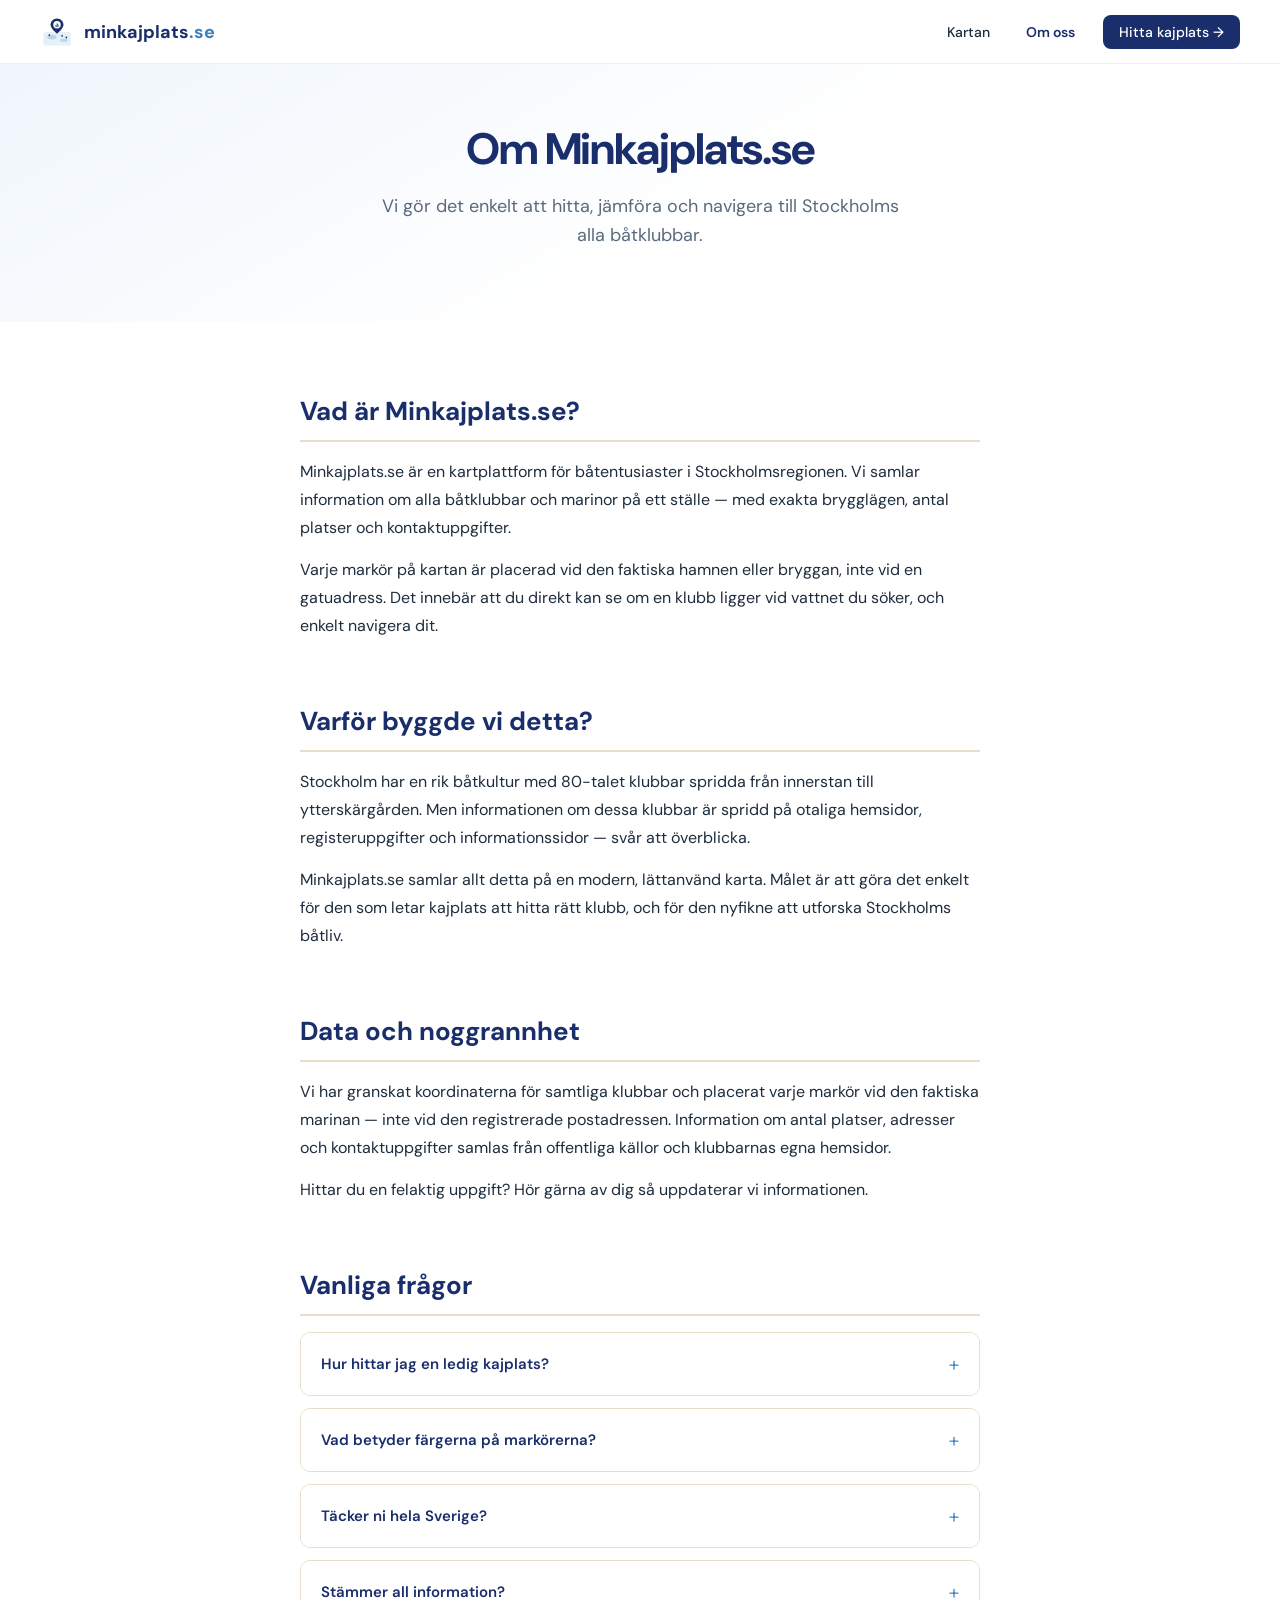
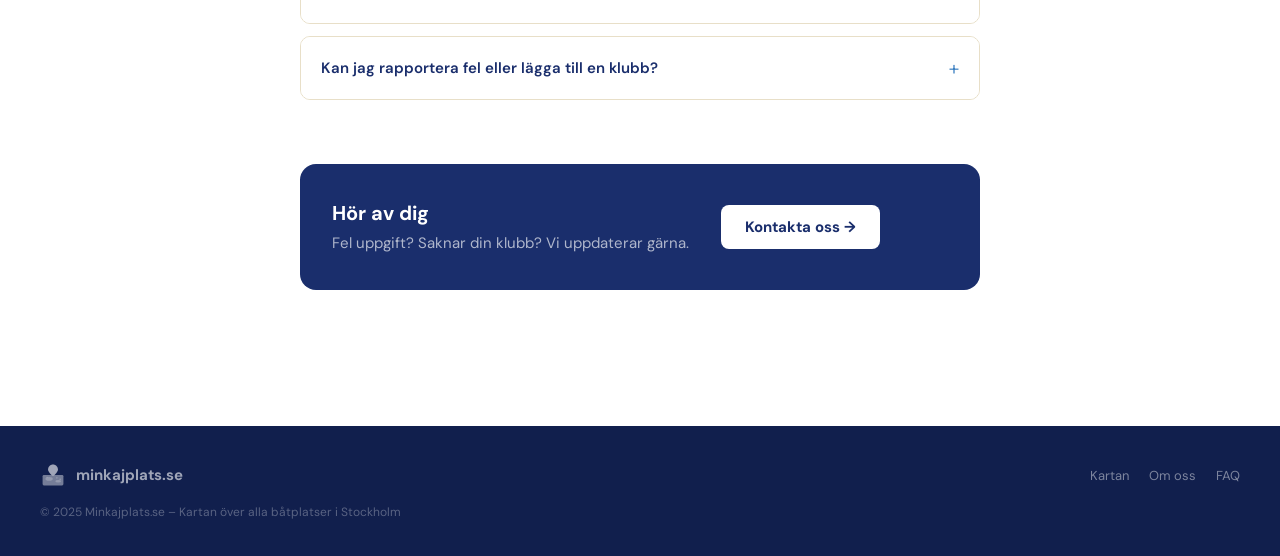
==== static/om.html @ 42197028 "Launch minkajplats.se: landing page, about/FAQ, logo, nav - New landing page (index.html): hero, fea" ====
<!DOCTYPE html>
<html lang="sv">
<head>
  <meta charset="UTF-8" />
  <meta name="viewport" content="width=device-width, initial-scale=1.0" />
  <title>Om oss – Minkajplats.se</title>
  <link href="https://fonts.googleapis.com/css2?family=DM+Sans:wght@300;400;500;600;700&display=swap" rel="stylesheet" />
  <style>
    *, *::before, *::after { box-sizing: border-box; margin: 0; padding: 0; }
    :root {
      --navy:    #1a2e6c;
      --navy-dk: #111f4d;
      --sky:     #daeaf7;
      --water:   #3a7fc1;
      --sand:    #f5f0e8;
      --rope:    #e8dfc8;
      --text:    #1e2d3d;
      --muted:   #5a6a7d;
      --white:   #ffffff;
    }
    html { scroll-behavior: smooth; }
    body { font-family: 'DM Sans', sans-serif; color: var(--text); background: var(--white); }

    nav {
      position: fixed; top: 0; left: 0; right: 0; z-index: 100;
      display: flex; align-items: center; justify-content: space-between;
      padding: 0 40px; height: 64px;
      background: rgba(255,255,255,0.95); backdrop-filter: blur(10px);
      border-bottom: 1px solid rgba(26,46,108,0.08);
    }
    .nav-logo { display: flex; align-items: center; gap: 10px; text-decoration: none; }
    .nav-logo img { height: 34px; }
    .nav-logo-text { font-size: 18px; font-weight: 700; color: var(--navy); }
    .nav-logo-text span { color: var(--water); }
    .nav-links { display: flex; align-items: center; gap: 4px; }
    .nav-links a {
      text-decoration: none; color: var(--text); font-size: 14px; font-weight: 500;
      padding: 8px 16px; border-radius: 6px; transition: background .15s;
    }
    .nav-links a:hover { background: var(--sand); }
    .nav-links a.active { color: var(--navy); font-weight: 600; }
    .nav-cta { background: var(--navy) !important; color: var(--white) !important; border-radius: 8px !important; margin-left: 8px; }
    .nav-cta:hover { background: var(--navy-dk) !important; }

    /* PAGE HERO */
    .page-hero {
      background: linear-gradient(150deg, #eef5fc 0%, var(--white) 60%);
      padding: 120px 40px 72px;
      text-align: center;
    }
    .page-hero h1 { font-size: 44px; font-weight: 700; color: var(--navy); letter-spacing: -1px; margin-bottom: 14px; }
    .page-hero p { font-size: 18px; color: var(--muted); max-width: 520px; margin: 0 auto; line-height: 1.6; }

    /* CONTENT */
    .content { max-width: 760px; margin: 0 auto; padding: 72px 40px; }

    .section-block { margin-bottom: 64px; }
    .section-block h2 {
      font-size: 26px; font-weight: 700; color: var(--navy);
      margin-bottom: 16px; padding-bottom: 12px;
      border-bottom: 2px solid var(--rope);
    }
    .section-block p { font-size: 16px; color: var(--text); line-height: 1.75; margin-bottom: 14px; }
    .section-block p:last-child { margin-bottom: 0; }

    /* FAQ */
    .faq-list { display: flex; flex-direction: column; gap: 12px; }
    .faq-item {
      border: 1px solid var(--rope);
      border-radius: 10px; overflow: hidden;
    }
    .faq-q {
      padding: 18px 20px;
      font-size: 15px; font-weight: 600; color: var(--navy);
      cursor: pointer;
      display: flex; justify-content: space-between; align-items: center;
      background: var(--white); transition: background .15s;
      list-style: none; user-select: none;
    }
    .faq-q:hover { background: var(--sand); }
    .faq-q::after { content: '+'; font-size: 20px; font-weight: 300; color: var(--water); transition: transform .2s; }
    details[open] .faq-q::after { transform: rotate(45deg); }
    .faq-a {
      padding: 0 20px 18px;
      font-size: 15px; color: var(--muted); line-height: 1.7;
      background: var(--white);
    }

    /* CONTACT CARD */
    .contact-card {
      background: var(--navy);
      border-radius: 16px; padding: 36px 32px;
      display: flex; align-items: center; gap: 32px; flex-wrap: wrap;
    }
    .contact-card-text h3 { font-size: 20px; font-weight: 700; color: white; margin-bottom: 6px; }
    .contact-card-text p { font-size: 15px; color: rgba(255,255,255,0.65); line-height: 1.5; }
    .contact-card a {
      display: inline-block; background: white; color: var(--navy);
      padding: 12px 24px; border-radius: 8px; font-size: 15px; font-weight: 700;
      text-decoration: none; white-space: nowrap; transition: transform .15s;
    }
    .contact-card a:hover { transform: translateY(-1px); }

    /* FOOTER */
    footer {
      background: var(--navy-dk); padding: 36px 40px;
      display: flex; flex-wrap: wrap; align-items: center; justify-content: space-between; gap: 16px;
    }
    .foot-logo { display: flex; align-items: center; gap: 10px; text-decoration: none; }
    .foot-logo img { height: 26px; filter: brightness(0) invert(1); opacity: 0.6; }
    .foot-logo span { font-size: 15px; font-weight: 700; color: rgba(255,255,255,0.6); }
    .foot-links { display: flex; gap: 20px; }
    .foot-links a { color: rgba(255,255,255,0.45); text-decoration: none; font-size: 13px; transition: color .15s; }
    .foot-links a:hover { color: rgba(255,255,255,0.85); }
    .foot-copy { width: 100%; font-size: 12px; color: rgba(255,255,255,0.3); }

    @media (max-width: 768px) {
      nav { padding: 0 20px; }
      .nav-links a:not(.nav-cta) { display: none; }
      .page-hero { padding: 90px 20px 48px; }
      .page-hero h1 { font-size: 32px; }
      .content { padding: 48px 20px; }
      .contact-card { flex-direction: column; gap: 20px; }
      footer { padding: 28px 20px; }
    }
  </style>
</head>
<body>

<nav>
  <a class="nav-logo" href="/">
    <img src="/static/logo.svg" alt="Minkajplats" />
    <span class="nav-logo-text">minkajplats<span>.se</span></span>
  </a>
  <div class="nav-links">
    <a href="/stockholm">Kartan</a>
    <a href="/om" class="active">Om oss</a>
    <a href="/stockholm" class="nav-cta">Hitta kajplats →</a>
  </div>
</nav>

<section class="page-hero">
  <h1>Om Minkajplats.se</h1>
  <p>Vi gör det enkelt att hitta, jämföra och navigera till Stockholms alla båtklubbar.</p>
</section>

<div class="content">

  <div class="section-block">
    <h2>Vad är Minkajplats.se?</h2>
    <p>Minkajplats.se är en kartplattform för båtentusiaster i Stockholmsregionen. Vi samlar information om alla båtklubbar och marinor på ett ställe — med exakta brygglägen, antal platser och kontaktuppgifter.</p>
    <p>Varje markör på kartan är placerad vid den faktiska hamnen eller bryggan, inte vid en gatuadress. Det innebär att du direkt kan se om en klubb ligger vid vattnet du söker, och enkelt navigera dit.</p>
  </div>

  <div class="section-block">
    <h2>Varför byggde vi detta?</h2>
    <p>Stockholm har en rik båtkultur med 80-talet klubbar spridda från innerstan till ytterskärgården. Men informationen om dessa klubbar är spridd på otaliga hemsidor, registeruppgifter och informationssidor — svår att överblicka.</p>
    <p>Minkajplats.se samlar allt detta på en modern, lättanvänd karta. Målet är att göra det enkelt för den som letar kajplats att hitta rätt klubb, och för den nyfikne att utforska Stockholms båtliv.</p>
  </div>

  <div class="section-block">
    <h2>Data och noggrannhet</h2>
    <p>Vi har granskat koordinaterna för samtliga klubbar och placerat varje markör vid den faktiska marinan — inte vid den registrerade postadressen. Information om antal platser, adresser och kontaktuppgifter samlas från offentliga källor och klubbarnas egna hemsidor.</p>
    <p>Hittar du en felaktig uppgift? Hör gärna av dig så uppdaterar vi informationen.</p>
  </div>

  <div class="section-block" id="faq">
    <h2>Vanliga frågor</h2>
    <div class="faq-list">

      <details class="faq-item">
        <summary class="faq-q">Hur hittar jag en ledig kajplats?</summary>
        <div class="faq-a">Minkajplats.se visar var klubbarna finns och hur många platser de har totalt. För att ta reda på om det finns lediga platser behöver du kontakta respektive klubb direkt — klicka på en markör på kartan för att se telefonnummer och hemsida.</div>
      </details>

      <details class="faq-item">
        <summary class="faq-q">Vad betyder färgerna på markörerna?</summary>
        <div class="faq-a">Blå markör = under 100 båtplatser. Orange = 100–199 platser. Röd = 200 platser eller fler. Grå = antal platser okänt. Klustrade markörer (siffra i cirkel) visar flera klubbar på samma område — zooma in för att separera dem.</div>
      </details>

      <details class="faq-item">
        <summary class="faq-q">Täcker ni hela Sverige?</summary>
        <div class="faq-a">Just nu fokuserar vi på Stockholmsregionen med 80 klubbar. Vi jobbar med att expandera till fler städer och regioner framöver.</div>
      </details>

      <details class="faq-item">
        <summary class="faq-q">Stämmer all information?</summary>
        <div class="faq-a">Vi gör vårt bästa för att hålla informationen korrekt och uppdaterad. Antal platser och kontaktuppgifter kan förändras — vi uppdaterar regelbundet men rekommenderar att alltid bekräfta uppgifter direkt med klubben.</div>
      </details>

      <details class="faq-item">
        <summary class="faq-q">Kan jag rapportera fel eller lägga till en klubb?</summary>
        <div class="faq-a">Absolut! Hör av dig via e-post om du hittar en felaktighet eller vill lägga till en klubb som saknas. Vi uppdaterar löpande.</div>
      </details>

    </div>
  </div>

  <div class="section-block">
    <div class="contact-card">
      <div class="contact-card-text">
        <h3>Hör av dig</h3>
        <p>Fel uppgift? Saknar din klubb? Vi uppdaterar gärna.</p>
      </div>
      <a href="mailto:hej@minkajplats.se">Kontakta oss →</a>
    </div>
  </div>

</div>

<footer>
  <a class="foot-logo" href="/">
    <img src="/static/logo.svg" alt="Minkajplats" />
    <span>minkajplats.se</span>
  </a>
  <div class="foot-links">
    <a href="/stockholm">Kartan</a>
    <a href="/om">Om oss</a>
    <a href="/om#faq">FAQ</a>
  </div>
  <div class="foot-copy">© 2025 Minkajplats.se – Kartan över alla båtplatser i Stockholm</div>
</footer>

</body>
</html>
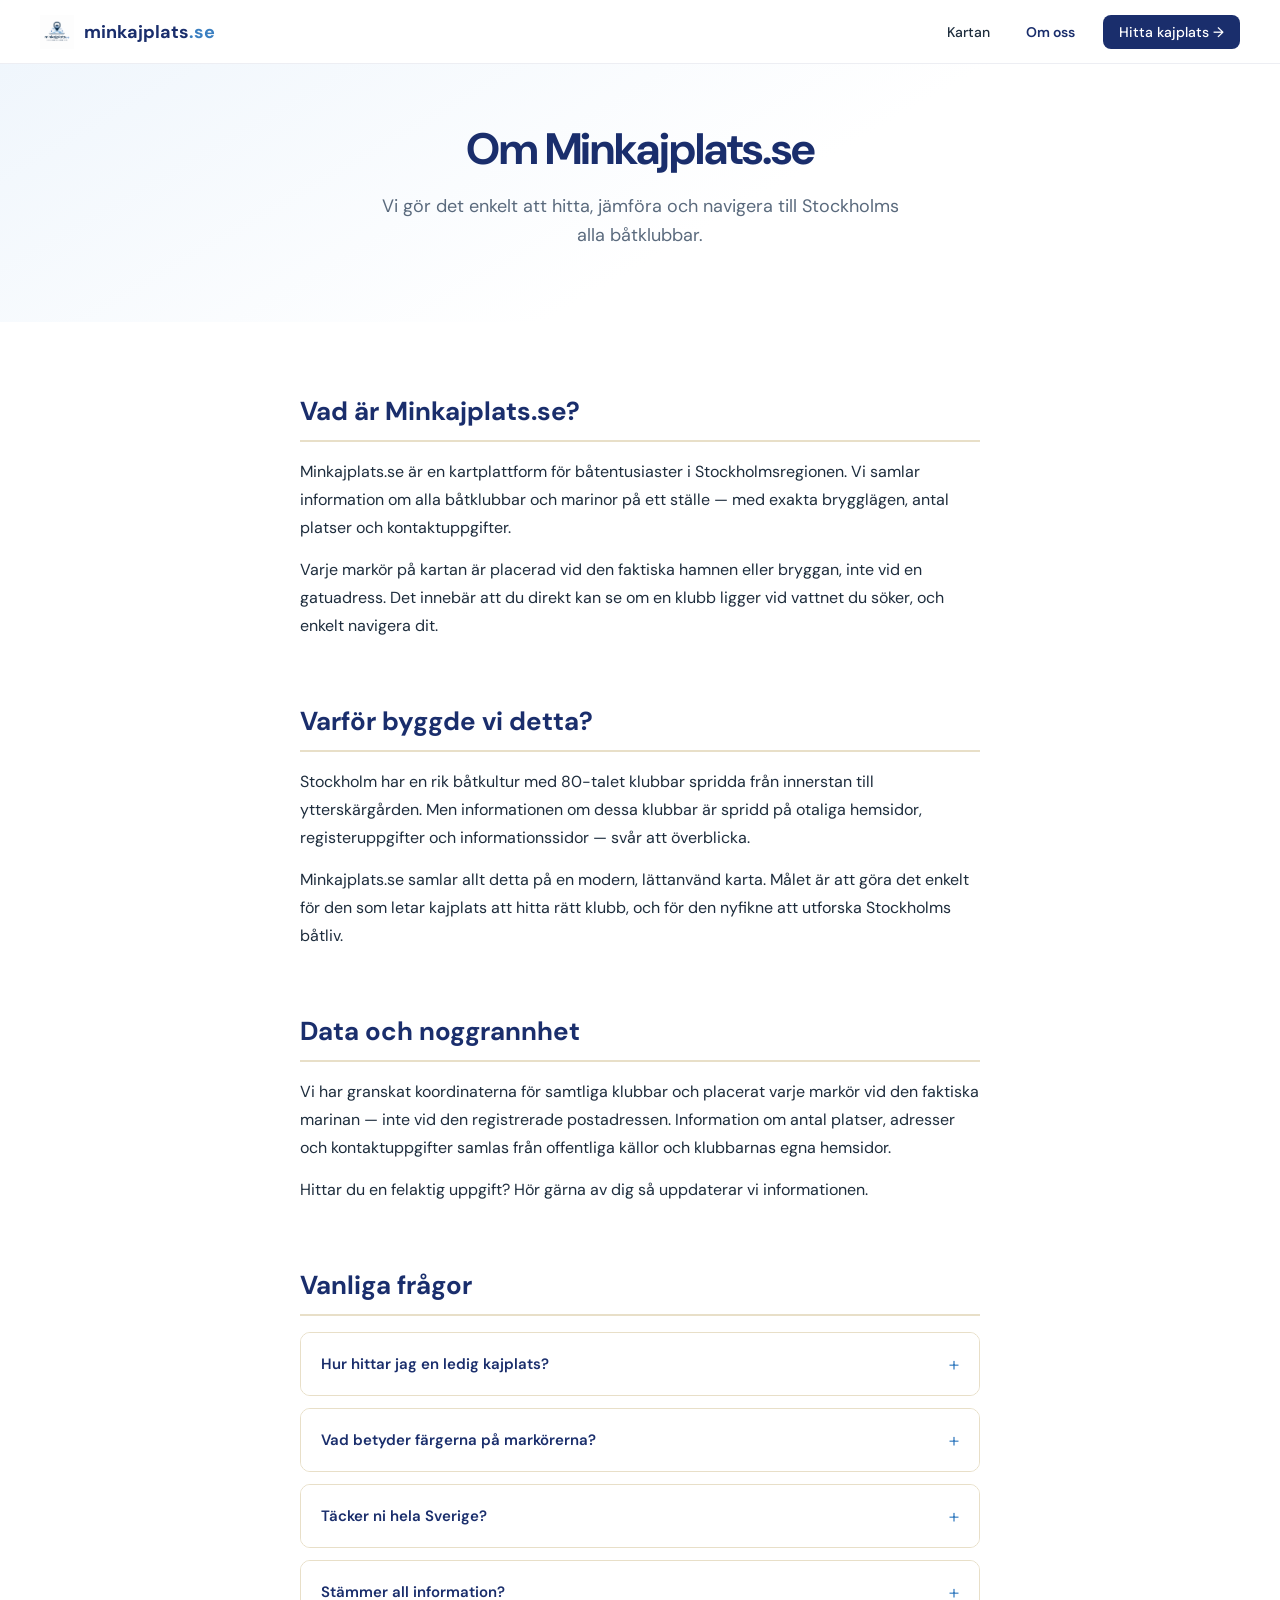
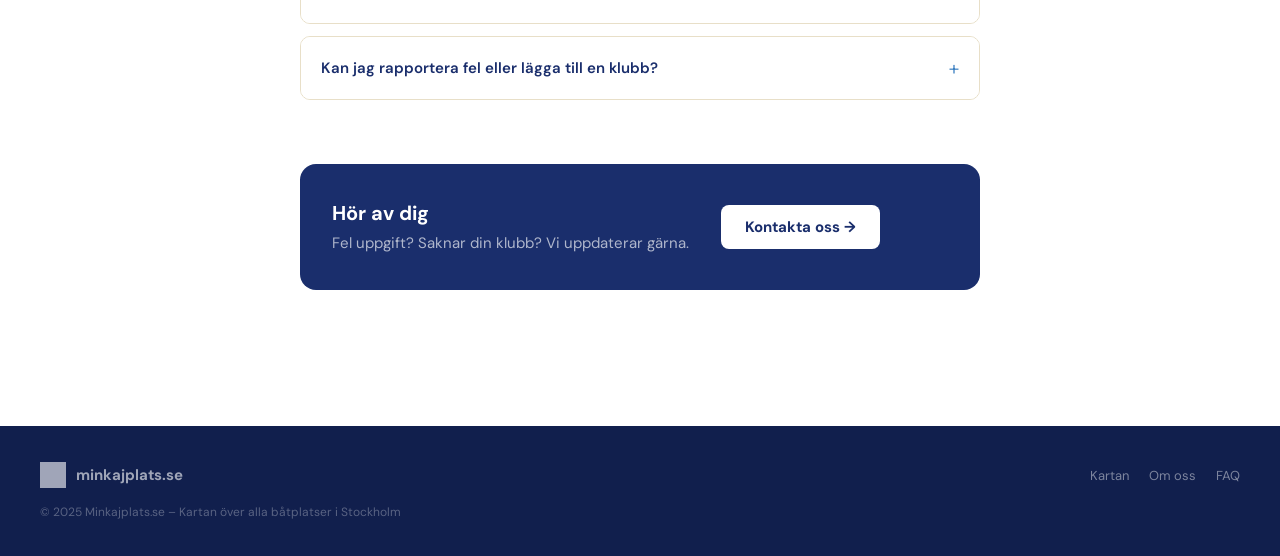
==== commit 8a76a413: "Use real logo.png across all pages Co-Authored-By: Claude Sonnet 4.6 <noreply@anthropic.com>" ====
--- a/static/om.html
+++ b/static/om.html
@@ -129,7 +129,7 @@
 
 <nav>
   <a class="nav-logo" href="/">
-    <img src="/static/logo.svg" alt="Minkajplats" />
+    <img src="/static/logo.png" alt="Minkajplats" />
     <span class="nav-logo-text">minkajplats<span>.se</span></span>
   </a>
   <div class="nav-links">
@@ -210,7 +210,7 @@
 
 <footer>
   <a class="foot-logo" href="/">
-    <img src="/static/logo.svg" alt="Minkajplats" />
+    <img src="/static/logo.png" alt="Minkajplats" />
     <span>minkajplats.se</span>
   </a>
   <div class="foot-links">
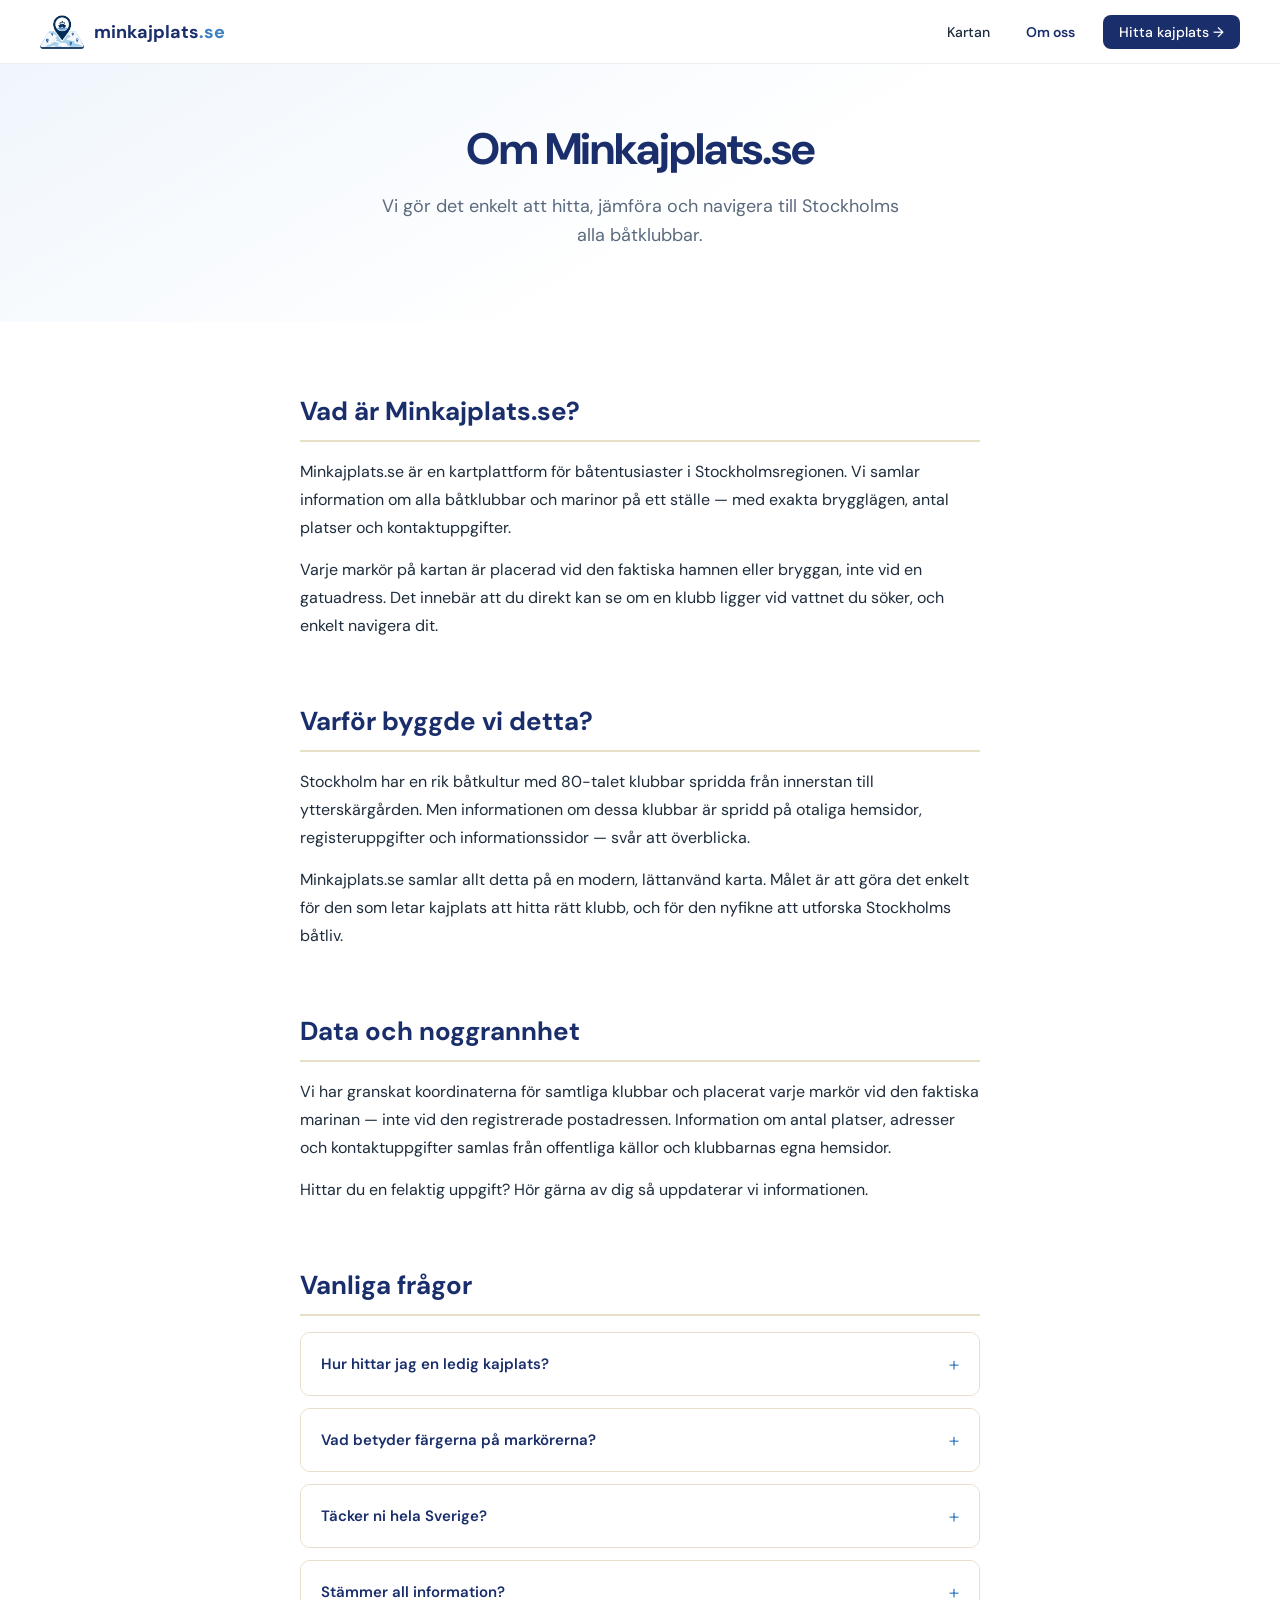
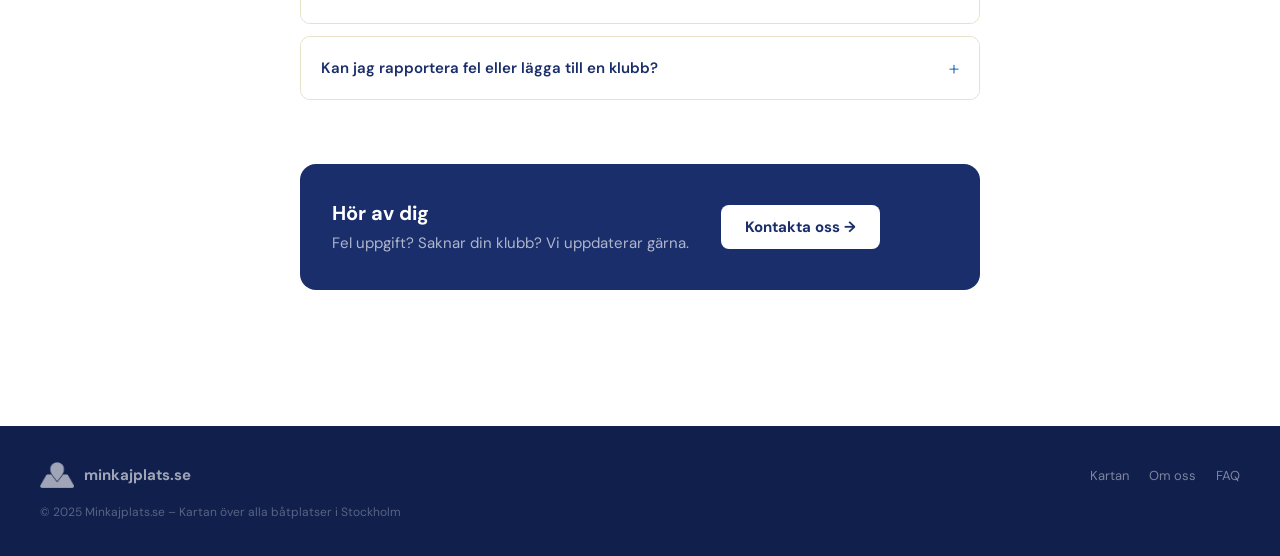
==== commit abf5cc9e: "Sync platform theme with landing page; larger hero logo; logo_notext in nav - Platform sidebar/heade" ====
--- a/static/om.html
+++ b/static/om.html
@@ -129,7 +129,7 @@
 
 <nav>
   <a class="nav-logo" href="/">
-    <img src="/static/logo.png" alt="Minkajplats" />
+    <img src="/static/logo_notext.png" alt="Minkajplats" />
     <span class="nav-logo-text">minkajplats<span>.se</span></span>
   </a>
   <div class="nav-links">
@@ -210,7 +210,7 @@
 
 <footer>
   <a class="foot-logo" href="/">
-    <img src="/static/logo.png" alt="Minkajplats" />
+    <img src="/static/logo_notext.png" alt="Minkajplats" />
     <span>minkajplats.se</span>
   </a>
   <div class="foot-links">
